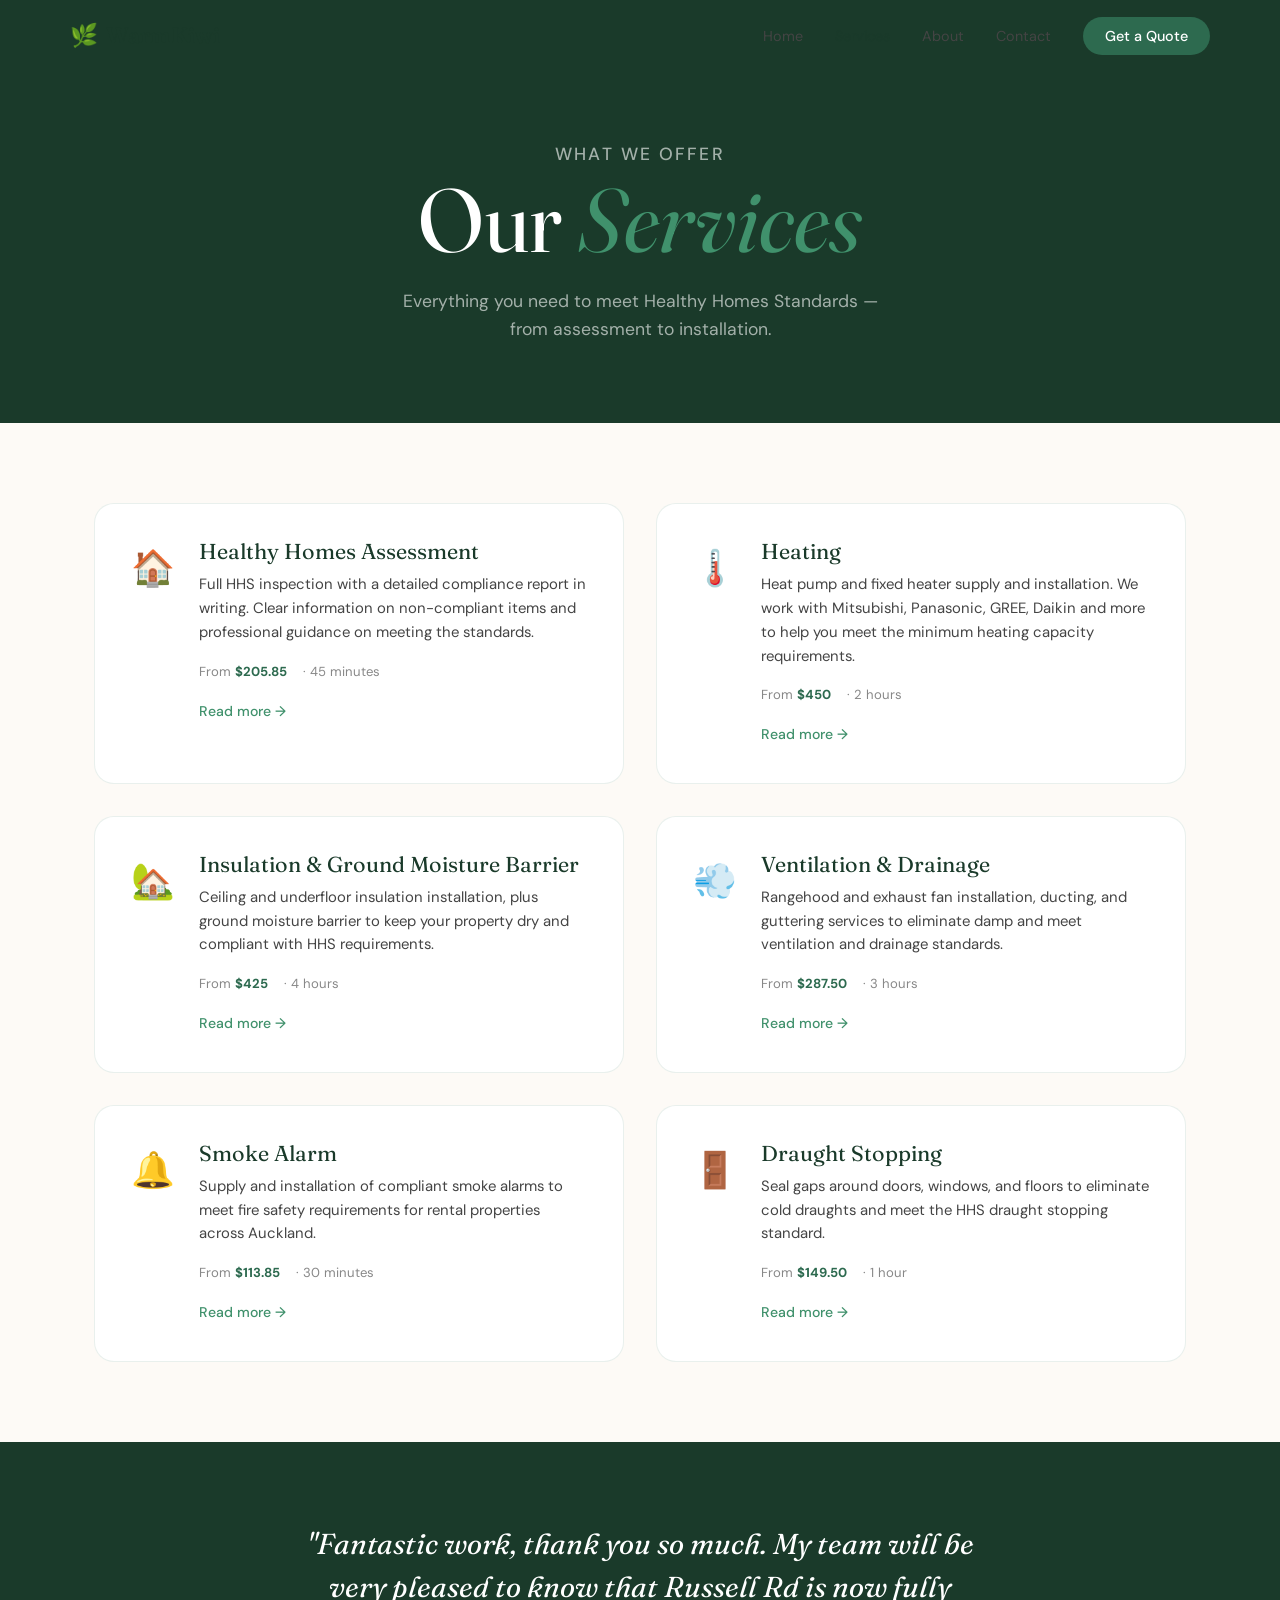
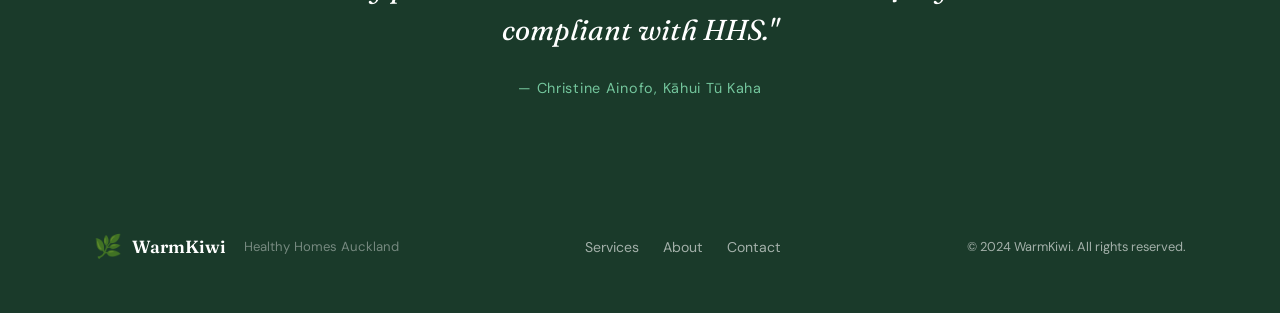
==== services.html @ 52bc6af1 "Add files via upload" ====
<!DOCTYPE html>
<html lang="en">
<head>
  <meta charset="UTF-8" />
  <meta name="viewport" content="width=device-width, initial-scale=1.0" />
  <title>Services — WarmKiwi</title>
  <link rel="stylesheet" href="css/style.css" />
  <link rel="preconnect" href="https://fonts.googleapis.com">
  <link href="https://fonts.googleapis.com/css2?family=Fraunces:ital,wght@0,300;0,400;0,600;1,300&family=DM+Sans:wght@300;400;500&display=swap" rel="stylesheet">
</head>
<body>

  <nav class="nav scrolled" id="nav">
    <div class="nav-inner">
      <a href="index.html" class="logo">
        <span class="logo-leaf">🌿</span>
        <span class="logo-text">WarmKiwi</span>
      </a>
      <button class="nav-toggle" id="navToggle"><span></span><span></span><span></span></button>
      <ul class="nav-links" id="navLinks">
        <li><a href="index.html">Home</a></li>
        <li><a href="services.html" class="active">Services</a></li>
        <li><a href="index.html#about">About</a></li>
        <li><a href="index.html#contact">Contact</a></li>
        <li><a href="index.html#contact" class="nav-cta">Get a Quote</a></li>
      </ul>
    </div>
  </nav>

  <section class="services-page-hero">
    <p class="section-tag">What we offer</p>
    <h1>Our <em>Services</em></h1>
    <p>Everything you need to meet Healthy Homes Standards — from assessment to installation.</p>
  </section>

  <section class="services-list">
    <div class="services-list-grid">

      <div class="service-list-card">
        <div class="service-list-icon">🏠</div>
        <div class="service-list-info">
          <h3>Healthy Homes Assessment</h3>
          <p>Full HHS inspection with a detailed compliance report in writing. Clear information on non-compliant items and professional guidance on meeting the standards.</p>
          <div class="service-list-meta">
            <span>From <strong>$205.85</strong></span>
            <span>· 45 minutes</span>
          </div>
          <a href="services/healthy-homes.html">Read more →</a>
        </div>
      </div>

      <div class="service-list-card">
        <div class="service-list-icon">🌡️</div>
        <div class="service-list-info">
          <h3>Heating</h3>
          <p>Heat pump and fixed heater supply and installation. We work with Mitsubishi, Panasonic, GREE, Daikin and more to help you meet the minimum heating capacity requirements.</p>
          <div class="service-list-meta">
            <span>From <strong>$450</strong></span>
            <span>· 2 hours</span>
          </div>
          <a href="services/heating.html">Read more →</a>
        </div>
      </div>

      <div class="service-list-card">
        <div class="service-list-icon">🏡</div>
        <div class="service-list-info">
          <h3>Insulation & Ground Moisture Barrier</h3>
          <p>Ceiling and underfloor insulation installation, plus ground moisture barrier to keep your property dry and compliant with HHS requirements.</p>
          <div class="service-list-meta">
            <span>From <strong>$425</strong></span>
            <span>· 4 hours</span>
          </div>
          <a href="services/insulation.html">Read more →</a>
        </div>
      </div>

      <div class="service-list-card">
        <div class="service-list-icon">💨</div>
        <div class="service-list-info">
          <h3>Ventilation & Drainage</h3>
          <p>Rangehood and exhaust fan installation, ducting, and guttering services to eliminate damp and meet ventilation and drainage standards.</p>
          <div class="service-list-meta">
            <span>From <strong>$287.50</strong></span>
            <span>· 3 hours</span>
          </div>
          <a href="services/ventilation.html">Read more →</a>
        </div>
      </div>

      <div class="service-list-card">
        <div class="service-list-icon">🔔</div>
        <div class="service-list-info">
          <h3>Smoke Alarm</h3>
          <p>Supply and installation of compliant smoke alarms to meet fire safety requirements for rental properties across Auckland.</p>
          <div class="service-list-meta">
            <span>From <strong>$113.85</strong></span>
            <span>· 30 minutes</span>
          </div>
          <a href="services/smoke-alarm.html">Read more →</a>
        </div>
      </div>

      <div class="service-list-card">
        <div class="service-list-icon">🚪</div>
        <div class="service-list-info">
          <h3>Draught Stopping</h3>
          <p>Seal gaps around doors, windows, and floors to eliminate cold draughts and meet the HHS draught stopping standard.</p>
          <div class="service-list-meta">
            <span>From <strong>$149.50</strong></span>
            <span>· 1 hour</span>
          </div>
          <a href="services/draught-stopping.html">Read more →</a>
        </div>
      </div>

    </div>
  </section>

  <section class="testimonial-section">
    <div class="container">
      <blockquote class="testimonial">
        <p>"Fantastic work, thank you so much. My team will be very pleased to know that Russell Rd is now fully compliant with HHS."</p>
        <cite>— Christine Ainofo, Kāhui Tū Kaha</cite>
      </blockquote>
    </div>
  </section>

  <footer class="footer">
    <div class="container footer-inner">
      <div class="footer-brand">
        <span class="logo-leaf">🌿</span>
        <span class="logo-text">WarmKiwi</span>
        <p>Healthy Homes Auckland</p>
      </div>
      <div class="footer-links">
        <a href="services.html">Services</a>
        <a href="index.html#about">About</a>
        <a href="index.html#contact">Contact</a>
      </div>
      <p class="footer-copy">© 2024 WarmKiwi. All rights reserved.</p>
    </div>
  </footer>

  <script src="js/main.js"></script>
</body>
</html>
---- css/style.css ----
/* =====================
   CSS VARIABLES
   ===================== */
:root {
  --green-dark: #1a3a2a;
  --green-mid: #2d6a4f;
  --green-bright: #40916c;
  --green-light: #74c69d;
  --green-pale: #d8f3dc;
  --cream: #f8f4ee;
  --warm-white: #fdfaf6;
  --text-dark: #1a1a1a;
  --text-mid: #444;
  --text-light: #888;
  --accent: #e76f51;
  --font-display: 'Fraunces', Georgia, serif;
  --font-body: 'DM Sans', sans-serif;
  --radius: 12px;
  --radius-lg: 20px;
  --shadow: 0 4px 24px rgba(26,58,42,0.10);
  --shadow-lg: 0 12px 48px rgba(26,58,42,0.14);
  --transition: 0.3s cubic-bezier(0.4, 0, 0.2, 1);
}

/* =====================
   RESET & BASE
   ===================== */
*, *::before, *::after { box-sizing: border-box; margin: 0; padding: 0; }

html { scroll-behavior: smooth; font-size: 16px; }

body {
  font-family: var(--font-body);
  color: var(--text-dark);
  background: var(--warm-white);
  line-height: 1.6;
  overflow-x: hidden;
}

a { color: inherit; text-decoration: none; }
img { max-width: 100%; display: block; }
ul { list-style: none; }

.container {
  max-width: 1140px;
  margin: 0 auto;
  padding: 0 24px;
}

/* =====================
   TYPOGRAPHY
   ===================== */
h1, h2, h3 {
  font-family: var(--font-display);
  font-weight: 400;
  line-height: 1.15;
}

h1 { font-size: clamp(3rem, 7vw, 6rem); }
h2 { font-size: clamp(2rem, 4vw, 3rem); }
h3 { font-size: 1.35rem; }

em { font-style: italic; color: var(--green-bright); }

.section-tag {
  font-size: 0.78rem;
  font-weight: 500;
  letter-spacing: 0.12em;
  text-transform: uppercase;
  color: var(--green-bright);
  margin-bottom: 12px;
  display: block;
}

.section-header {
  text-align: center;
  max-width: 600px;
  margin: 0 auto 64px;
}

.section-sub {
  color: var(--text-mid);
  font-size: 1.05rem;
  margin-top: 12px;
}

/* =====================
   BUTTONS
   ===================== */
.btn {
  display: inline-flex;
  align-items: center;
  gap: 8px;
  padding: 14px 28px;
  border-radius: 100px;
  font-family: var(--font-body);
  font-size: 0.95rem;
  font-weight: 500;
  cursor: pointer;
  border: none;
  transition: var(--transition);
  white-space: nowrap;
}

.btn-primary {
  background: var(--green-mid);
  color: white;
}
.btn-primary:hover {
  background: var(--green-dark);
  transform: translateY(-2px);
  box-shadow: var(--shadow);
}

.btn-outline {
  background: transparent;
  color: white;
  border: 1.5px solid rgba(255,255,255,0.6);
}
.btn-outline:hover {
  background: rgba(255,255,255,0.15);
  border-color: white;
}

.btn.full-width { width: 100%; justify-content: center; }

/* =====================
   NAV
   ===================== */
.nav {
  position: fixed;
  top: 0; left: 0; right: 0;
  z-index: 100;
  padding: 0 24px;
  transition: var(--transition);
}

.nav.scrolled {
  background: rgba(253,250,246,0.96);
  backdrop-filter: blur(12px);
  box-shadow: 0 1px 0 rgba(0,0,0,0.08);
}

.nav-inner {
  max-width: 1140px;
  margin: 0 auto;
  display: flex;
  align-items: center;
  justify-content: space-between;
  height: 72px;
}

.logo {
  display: flex;
  align-items: center;
  gap: 8px;
}

.logo-leaf { font-size: 1.4rem; }
.logo-text {
  font-family: var(--font-display);
  font-size: 1.35rem;
  font-weight: 600;
  color: var(--green-dark);
}

.nav-links {
  display: flex;
  align-items: center;
  gap: 32px;
}

.nav-links a {
  font-size: 0.9rem;
  font-weight: 400;
  color: var(--text-mid);
  transition: color var(--transition);
}

.nav-links a:hover,
.nav-links a.active { color: var(--green-dark); }

.nav-cta {
  background: var(--green-mid) !important;
  color: white !important;
  padding: 10px 22px;
  border-radius: 100px;
  font-weight: 500 !important;
}
.nav-cta:hover { background: var(--green-dark) !important; }

.nav-toggle {
  display: none;
  flex-direction: column;
  gap: 5px;
  background: none;
  border: none;
  cursor: pointer;
  padding: 4px;
}
.nav-toggle span {
  display: block;
  width: 24px; height: 2px;
  background: var(--green-dark);
  border-radius: 2px;
  transition: var(--transition);
}

/* =====================
   HERO
   ===================== */
.hero {
  min-height: 100vh;
  background: var(--green-dark);
  display: flex;
  flex-direction: column;
  justify-content: center;
  padding: 120px 24px 80px;
  position: relative;
  overflow: hidden;
}

.hero-bg {
  position: absolute;
  inset: 0;
  background:
    radial-gradient(ellipse 80% 60% at 80% 50%, rgba(64,145,108,0.25) 0%, transparent 70%),
    radial-gradient(ellipse 50% 80% at 10% 80%, rgba(116,198,157,0.10) 0%, transparent 60%);
  pointer-events: none;
}

.hero::before {
  content: '';
  position: absolute;
  top: -20%; right: -10%;
  width: 600px; height: 600px;
  border-radius: 50%;
  border: 1px solid rgba(116,198,157,0.12);
  pointer-events: none;
}

.hero::after {
  content: '';
  position: absolute;
  top: 5%; right: 5%;
  width: 300px; height: 300px;
  border-radius: 50%;
  border: 1px solid rgba(116,198,157,0.08);
  pointer-events: none;
}

.hero-content {
  max-width: 1140px;
  margin: 0 auto;
  width: 100%;
}

.hero-eyebrow {
  font-size: 0.8rem;
  letter-spacing: 0.14em;
  text-transform: uppercase;
  color: var(--green-light);
  margin-bottom: 20px;
  opacity: 0;
  animation: fadeUp 0.7s 0.1s forwards;
}

.hero-title {
  color: white;
  margin-bottom: 24px;
  opacity: 0;
  animation: fadeUp 0.7s 0.2s forwards;
}

.hero-sub {
  color: rgba(255,255,255,0.65);
  font-size: 1.1rem;
  max-width: 480px;
  margin-bottom: 40px;
  opacity: 0;
  animation: fadeUp 0.7s 0.35s forwards;
}

.hero-actions {
  display: flex;
  gap: 16px;
  flex-wrap: wrap;
  opacity: 0;
  animation: fadeUp 0.7s 0.45s forwards;
}

.hero-badges {
  max-width: 1140px;
  margin: 64px auto 0;
  display: flex;
  gap: 24px;
  flex-wrap: wrap;
  opacity: 0;
  animation: fadeUp 0.7s 0.6s forwards;
}

.badge {
  display: flex;
  align-items: center;
  gap: 10px;
  color: rgba(255,255,255,0.7);
  font-size: 0.88rem;
}

.badge-icon {
  color: var(--green-light);
  font-weight: 600;
}

@keyframes fadeUp {
  from { opacity: 0; transform: translateY(20px); }
  to   { opacity: 1; transform: translateY(0); }
}

/* =====================
   SERVICES SECTION
   ===================== */
.services-section {
  padding: 100px 0;
  background: var(--warm-white);
}

.services-grid {
  display: grid;
  grid-template-columns: repeat(3, 1fr);
  gap: 24px;
}

.service-card {
  background: white;
  border: 1px solid rgba(45,106,79,0.10);
  border-radius: var(--radius-lg);
  padding: 32px 28px;
  display: flex;
  flex-direction: column;
  gap: 12px;
  transition: var(--transition);
  position: relative;
  overflow: hidden;
}

.service-card::before {
  content: '';
  position: absolute;
  bottom: 0; left: 0; right: 0;
  height: 3px;
  background: linear-gradient(90deg, var(--green-bright), var(--green-light));
  transform: scaleX(0);
  transition: var(--transition);
}

.service-card:hover {
  transform: translateY(-4px);
  box-shadow: var(--shadow-lg);
  border-color: rgba(45,106,79,0.2);
}
.service-card:hover::before { transform: scaleX(1); }

.service-icon { font-size: 2rem; }

.service-card h3 {
  font-size: 1.15rem;
  color: var(--green-dark);
}

.service-card p {
  color: var(--text-mid);
  font-size: 0.9rem;
  flex: 1;
}

.service-arrow {
  font-size: 1.1rem;
  color: var(--green-bright);
  transition: transform var(--transition);
}
.service-card:hover .service-arrow { transform: translateX(4px); }

/* =====================
   ABOUT SECTION
   ===================== */
.about-section {
  padding: 100px 0;
  background: var(--green-pale);
}

.about-grid {
  display: grid;
  grid-template-columns: 1fr 1fr;
  gap: 80px;
  align-items: center;
}

.about-card-stack {
  display: flex;
  flex-direction: column;
  gap: 16px;
}

.about-stat {
  background: white;
  border-radius: var(--radius-lg);
  padding: 28px 32px;
  box-shadow: var(--shadow);
}

.about-stat.accent {
  background: var(--green-mid);
  color: white;
}

.stat-num {
  display: block;
  font-family: var(--font-display);
  font-size: 2.8rem;
  font-weight: 300;
  color: var(--green-mid);
  line-height: 1;
}

.about-stat.accent .stat-num { color: white; }

.stat-label {
  font-size: 0.85rem;
  color: var(--text-light);
  margin-top: 4px;
  display: block;
}

.about-stat.accent .stat-label { color: rgba(255,255,255,0.75); }

.about-text h2 { margin-bottom: 20px; }
.about-text p {
  color: var(--text-mid);
  margin-bottom: 16px;
  font-size: 1rem;
}
.about-text .btn { margin-top: 8px; }

/* =====================
   TESTIMONIAL
   ===================== */
.testimonial-section {
  padding: 80px 0;
  background: var(--green-dark);
}

.testimonial {
  text-align: center;
  max-width: 700px;
  margin: 0 auto;
}

.testimonial p {
  font-family: var(--font-display);
  font-size: clamp(1.3rem, 3vw, 1.8rem);
  font-style: italic;
  color: white;
  line-height: 1.5;
  margin-bottom: 24px;
}

.testimonial cite {
  color: var(--green-light);
  font-size: 0.9rem;
  font-style: normal;
  letter-spacing: 0.05em;
}

/* =====================
   CLIENTS
   ===================== */
.clients-section {
  padding: 60px 0;
  background: var(--cream);
  text-align: center;
}

.clients-label {
  font-size: 0.78rem;
  text-transform: uppercase;
  letter-spacing: 0.12em;
  color: var(--text-light);
  margin-bottom: 32px;
}

.clients-logos {
  display: flex;
  justify-content: center;
  align-items: center;
  gap: 40px;
  flex-wrap: wrap;
}

.client-placeholder {
  font-family: var(--font-display);
  font-size: 1rem;
  color: var(--text-light);
  padding: 12px 24px;
  border: 1px solid rgba(0,0,0,0.1);
  border-radius: 8px;
  opacity: 0.6;
}

/* =====================
   CONTACT
   ===================== */
.contact-section {
  padding: 100px 0;
  background: var(--warm-white);
}

.contact-grid {
  display: grid;
  grid-template-columns: 1fr 1fr;
  gap: 80px;
  align-items: start;
}

.contact-info h2 { margin-bottom: 16px; }
.contact-info > p { color: var(--text-mid); margin-bottom: 40px; }

.contact-details { display: flex; flex-direction: column; gap: 16px; }

.contact-item {
  display: flex;
  align-items: center;
  gap: 12px;
}

.contact-icon {
  width: 36px; height: 36px;
  background: var(--green-pale);
  border-radius: 50%;
  display: flex;
  align-items: center;
  justify-content: center;
  font-size: 0.95rem;
  flex-shrink: 0;
}

.contact-item a {
  color: var(--green-mid);
  font-weight: 500;
}
.contact-item a:hover { color: var(--green-dark); }

/* Form */
.contact-form {
  background: white;
  border: 1px solid rgba(45,106,79,0.1);
  border-radius: var(--radius-lg);
  padding: 40px;
  box-shadow: var(--shadow);
}

.form-row { display: grid; grid-template-columns: 1fr 1fr; gap: 16px; }

.form-group {
  display: flex;
  flex-direction: column;
  gap: 6px;
  margin-bottom: 16px;
}

.form-group label {
  font-size: 0.83rem;
  font-weight: 500;
  color: var(--text-dark);
}

.form-group input,
.form-group textarea {
  padding: 12px 14px;
  border: 1.5px solid rgba(0,0,0,0.1);
  border-radius: 8px;
  font-family: var(--font-body);
  font-size: 0.95rem;
  color: var(--text-dark);
  background: var(--warm-white);
  transition: border-color var(--transition);
  outline: none;
}

.form-group input:focus,
.form-group textarea:focus {
  border-color: var(--green-bright);
}

.form-group textarea { resize: vertical; min-height: 100px; }

.form-success {
  display: none;
  text-align: center;
  color: var(--green-mid);
  font-weight: 500;
  margin-top: 12px;
}

/* =====================
   FOOTER
   ===================== */
.footer {
  background: var(--green-dark);
  padding: 48px 24px;
  color: rgba(255,255,255,0.6);
}

.footer-inner {
  display: flex;
  align-items: center;
  justify-content: space-between;
  flex-wrap: wrap;
  gap: 24px;
}

.footer-brand {
  display: flex;
  align-items: center;
  gap: 10px;
}

.footer-brand .logo-text { color: white; font-size: 1.1rem; }
.footer-brand p { font-size: 0.82rem; color: rgba(255,255,255,0.4); margin-left: 8px; }

.footer-links {
  display: flex;
  gap: 24px;
}

.footer-links a {
  font-size: 0.88rem;
  transition: color var(--transition);
}
.footer-links a:hover { color: white; }

.footer-copy { font-size: 0.8rem; }

/* =====================
   SERVICE DETAIL PAGE
   ===================== */
.service-hero {
  padding: 140px 24px 80px;
  background: var(--green-dark);
  color: white;
}

.service-hero-inner {
  max-width: 1140px;
  margin: 0 auto;
}

.back-link {
  display: inline-flex;
  align-items: center;
  gap: 6px;
  color: var(--green-light);
  font-size: 0.88rem;
  margin-bottom: 32px;
  transition: gap var(--transition);
}
.back-link:hover { gap: 10px; }

.service-hero h1 {
  font-size: clamp(2.5rem, 5vw, 4rem);
  margin-bottom: 16px;
}

.service-meta {
  display: flex;
  gap: 24px;
  color: rgba(255,255,255,0.6);
  font-size: 0.9rem;
  margin-bottom: 28px;
}

.service-meta span {
  display: flex;
  align-items: center;
  gap: 6px;
}

.service-body {
  padding: 80px 0;
}

.service-content {
  max-width: 1140px;
  margin: 0 auto;
  padding: 0 24px;
  display: grid;
  grid-template-columns: 2fr 1fr;
  gap: 64px;
}

.service-text h2 {
  font-size: 1.6rem;
  margin-top: 40px;
  margin-bottom: 16px;
  color: var(--green-dark);
}

.service-text h2:first-child { margin-top: 0; }

.service-text p {
  color: var(--text-mid);
  margin-bottom: 16px;
  line-height: 1.75;
}

.service-text ul {
  list-style: none;
  margin: 16px 0;
}

.service-text ul li {
  padding: 6px 0;
  padding-left: 20px;
  color: var(--text-mid);
  position: relative;
}

.service-text ul li::before {
  content: '→';
  position: absolute;
  left: 0;
  color: var(--green-bright);
  font-size: 0.85rem;
}

.service-sidebar { position: sticky; top: 100px; }

.sidebar-card {
  background: var(--green-dark);
  color: white;
  border-radius: var(--radius-lg);
  padding: 32px;
}

.sidebar-card h3 {
  font-size: 1.2rem;
  margin-bottom: 16px;
  color: white;
}

.sidebar-card p {
  color: rgba(255,255,255,0.65);
  font-size: 0.9rem;
  margin-bottom: 24px;
}

.sidebar-card .btn-primary {
  background: var(--green-bright);
  width: 100%;
  justify-content: center;
}

.sidebar-price {
  font-family: var(--font-display);
  font-size: 1.8rem;
  color: var(--green-light);
  margin-bottom: 4px;
}

.sidebar-duration {
  font-size: 0.85rem;
  color: rgba(255,255,255,0.45);
  margin-bottom: 20px;
}

/* =====================
   SERVICES LIST PAGE
   ===================== */
.services-page-hero {
  padding: 140px 24px 80px;
  background: var(--green-dark);
  text-align: center;
}

.services-page-hero h1 { color: white; margin-bottom: 16px; }
.services-page-hero p { color: rgba(255,255,255,0.6); font-size: 1.1rem; max-width: 500px; margin: 0 auto; }

.services-list {
  padding: 80px 0;
  background: var(--warm-white);
}

.services-list-grid {
  max-width: 1140px;
  margin: 0 auto;
  padding: 0 24px;
  display: grid;
  grid-template-columns: repeat(2, 1fr);
  gap: 32px;
}

.service-list-card {
  background: white;
  border: 1px solid rgba(45,106,79,0.1);
  border-radius: var(--radius-lg);
  padding: 36px;
  display: flex;
  gap: 24px;
  transition: var(--transition);
}

.service-list-card:hover {
  transform: translateY(-3px);
  box-shadow: var(--shadow-lg);
}

.service-list-icon {
  font-size: 2.2rem;
  flex-shrink: 0;
}

.service-list-info h3 {
  color: var(--green-dark);
  margin-bottom: 8px;
}

.service-list-info p {
  color: var(--text-mid);
  font-size: 0.93rem;
  margin-bottom: 16px;
}

.service-list-meta {
  display: flex;
  gap: 16px;
  font-size: 0.82rem;
  color: var(--text-light);
  margin-bottom: 16px;
}

.service-list-meta strong { color: var(--green-mid); }

.service-list-card a {
  font-size: 0.88rem;
  color: var(--green-bright);
  font-weight: 500;
  display: inline-flex;
  align-items: center;
  gap: 4px;
  transition: gap var(--transition);
}
.service-list-card a:hover { gap: 8px; }

/* =====================
   RESPONSIVE
   ===================== */
@media (max-width: 900px) {
  .services-grid { grid-template-columns: repeat(2, 1fr); }
  .about-grid,
  .contact-grid { grid-template-columns: 1fr; gap: 48px; }
  .service-content { grid-template-columns: 1fr; }
  .service-sidebar { position: static; }
  .services-list-grid { grid-template-columns: 1fr; }
}

@media (max-width: 640px) {
  .services-grid { grid-template-columns: 1fr; }
  .nav-links {
    display: none;
    position: fixed;
    inset: 72px 0 0;
    background: var(--warm-white);
    flex-direction: column;
    align-items: center;
    justify-content: center;
    gap: 40px;
    z-index: 99;
  }
  .nav-links.open { display: flex; }
  .nav-toggle { display: flex; }
  .form-row { grid-template-columns: 1fr; }
  .footer-inner { flex-direction: column; text-align: center; }
  .hero-actions { flex-direction: column; align-items: flex-start; }
}
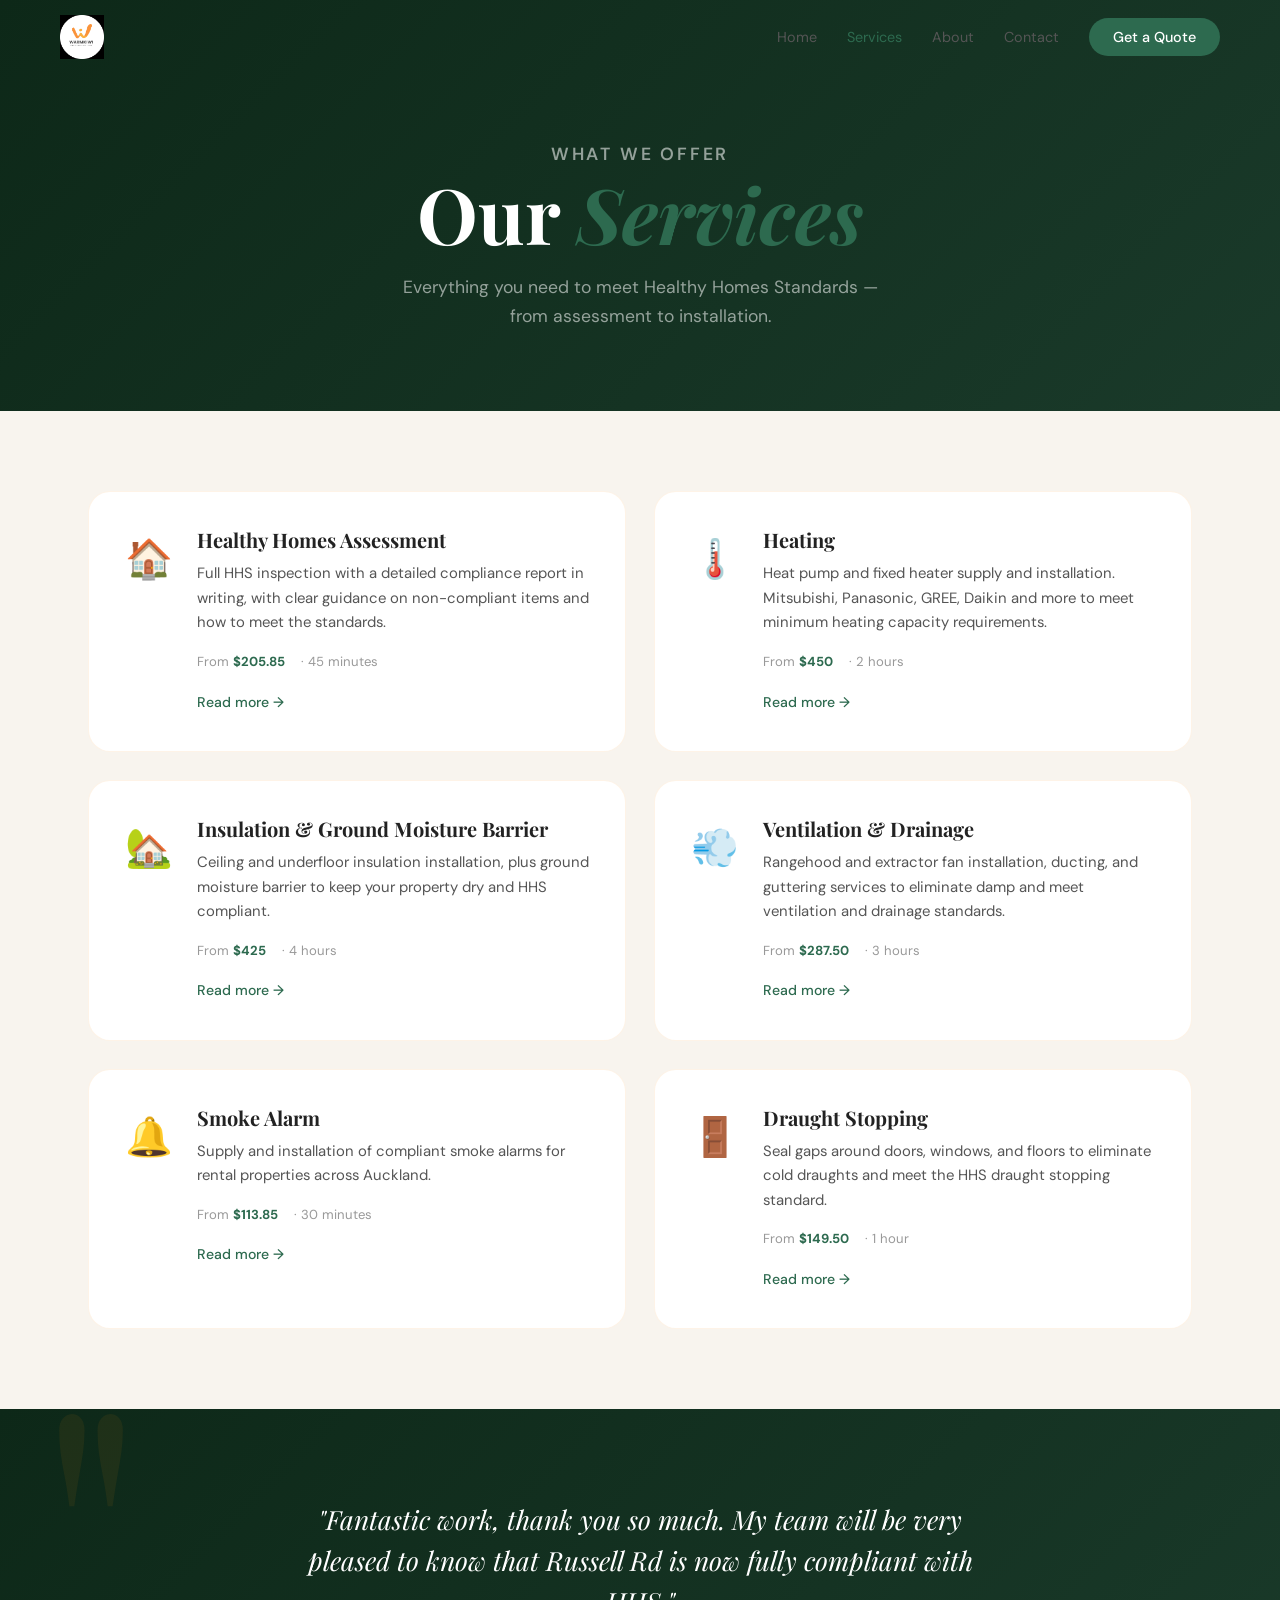
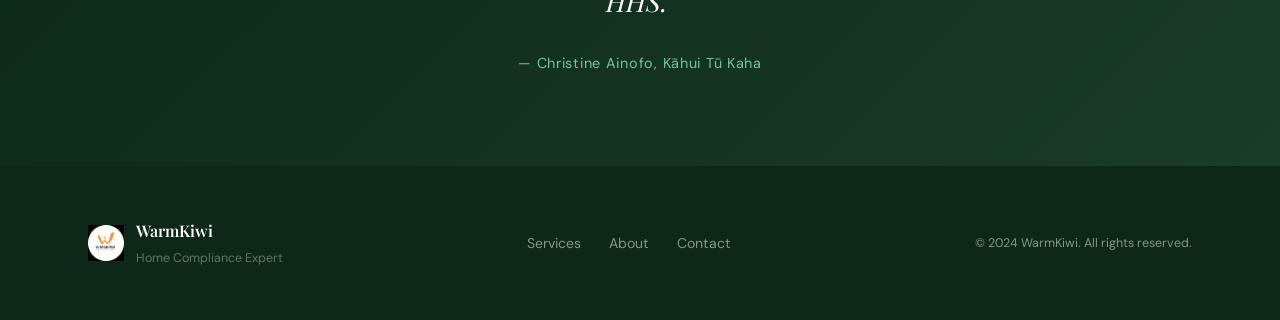
==== commit 6968da56: "Add files via upload" ====
--- a/services.html
+++ b/services.html
@@ -6,16 +6,12 @@
   <title>Services — WarmKiwi</title>
   <link rel="stylesheet" href="css/style.css" />
   <link rel="preconnect" href="https://fonts.googleapis.com">
-  <link href="https://fonts.googleapis.com/css2?family=Fraunces:ital,wght@0,300;0,400;0,600;1,300&family=DM+Sans:wght@300;400;500&display=swap" rel="stylesheet">
+  <link href="https://fonts.googleapis.com/css2?family=Playfair+Display:ital,wght@0,700;1,400&family=DM+Sans:wght@300;400;500&display=swap" rel="stylesheet">
 </head>
 <body>
-
   <nav class="nav scrolled" id="nav">
     <div class="nav-inner">
-      <a href="index.html" class="logo">
-        <span class="logo-leaf">🌿</span>
-        <span class="logo-text">WarmKiwi</span>
-      </a>
+      <a href="index.html" class="logo"><img src="logo.png" alt="WarmKiwi" /></a>
       <button class="nav-toggle" id="navToggle"><span></span><span></span><span></span></button>
       <ul class="nav-links" id="navLinks">
         <li><a href="index.html">Home</a></li>
@@ -35,85 +31,60 @@
 
   <section class="services-list">
     <div class="services-list-grid">
-
       <div class="service-list-card">
         <div class="service-list-icon">🏠</div>
         <div class="service-list-info">
           <h3>Healthy Homes Assessment</h3>
-          <p>Full HHS inspection with a detailed compliance report in writing. Clear information on non-compliant items and professional guidance on meeting the standards.</p>
-          <div class="service-list-meta">
-            <span>From <strong>$205.85</strong></span>
-            <span>· 45 minutes</span>
-          </div>
+          <p>Full HHS inspection with a detailed compliance report in writing, with clear guidance on non-compliant items and how to meet the standards.</p>
+          <div class="service-list-meta"><span>From <strong>$205.85</strong></span><span>· 45 minutes</span></div>
           <a href="services/healthy-homes.html">Read more →</a>
         </div>
       </div>
-
       <div class="service-list-card">
         <div class="service-list-icon">🌡️</div>
         <div class="service-list-info">
           <h3>Heating</h3>
-          <p>Heat pump and fixed heater supply and installation. We work with Mitsubishi, Panasonic, GREE, Daikin and more to help you meet the minimum heating capacity requirements.</p>
-          <div class="service-list-meta">
-            <span>From <strong>$450</strong></span>
-            <span>· 2 hours</span>
-          </div>
+          <p>Heat pump and fixed heater supply and installation. Mitsubishi, Panasonic, GREE, Daikin and more to meet minimum heating capacity requirements.</p>
+          <div class="service-list-meta"><span>From <strong>$450</strong></span><span>· 2 hours</span></div>
           <a href="services/heating.html">Read more →</a>
         </div>
       </div>
-
       <div class="service-list-card">
         <div class="service-list-icon">🏡</div>
         <div class="service-list-info">
           <h3>Insulation & Ground Moisture Barrier</h3>
-          <p>Ceiling and underfloor insulation installation, plus ground moisture barrier to keep your property dry and compliant with HHS requirements.</p>
-          <div class="service-list-meta">
-            <span>From <strong>$425</strong></span>
-            <span>· 4 hours</span>
-          </div>
+          <p>Ceiling and underfloor insulation installation, plus ground moisture barrier to keep your property dry and HHS compliant.</p>
+          <div class="service-list-meta"><span>From <strong>$425</strong></span><span>· 4 hours</span></div>
           <a href="services/insulation.html">Read more →</a>
         </div>
       </div>
-
       <div class="service-list-card">
         <div class="service-list-icon">💨</div>
         <div class="service-list-info">
           <h3>Ventilation & Drainage</h3>
-          <p>Rangehood and exhaust fan installation, ducting, and guttering services to eliminate damp and meet ventilation and drainage standards.</p>
-          <div class="service-list-meta">
-            <span>From <strong>$287.50</strong></span>
-            <span>· 3 hours</span>
-          </div>
+          <p>Rangehood and extractor fan installation, ducting, and guttering services to eliminate damp and meet ventilation and drainage standards.</p>
+          <div class="service-list-meta"><span>From <strong>$287.50</strong></span><span>· 3 hours</span></div>
           <a href="services/ventilation.html">Read more →</a>
         </div>
       </div>
-
       <div class="service-list-card">
         <div class="service-list-icon">🔔</div>
         <div class="service-list-info">
           <h3>Smoke Alarm</h3>
-          <p>Supply and installation of compliant smoke alarms to meet fire safety requirements for rental properties across Auckland.</p>
-          <div class="service-list-meta">
-            <span>From <strong>$113.85</strong></span>
-            <span>· 30 minutes</span>
-          </div>
+          <p>Supply and installation of compliant smoke alarms for rental properties across Auckland.</p>
+          <div class="service-list-meta"><span>From <strong>$113.85</strong></span><span>· 30 minutes</span></div>
           <a href="services/smoke-alarm.html">Read more →</a>
         </div>
       </div>
-
       <div class="service-list-card">
         <div class="service-list-icon">🚪</div>
         <div class="service-list-info">
           <h3>Draught Stopping</h3>
           <p>Seal gaps around doors, windows, and floors to eliminate cold draughts and meet the HHS draught stopping standard.</p>
-          <div class="service-list-meta">
-            <span>From <strong>$149.50</strong></span>
-            <span>· 1 hour</span>
-          </div>
+          <div class="service-list-meta"><span>From <strong>$149.50</strong></span><span>· 1 hour</span></div>
           <a href="services/draught-stopping.html">Read more →</a>
         </div>
       </div>
-
     </div>
   </section>
 
@@ -129,9 +100,8 @@
   <footer class="footer">
     <div class="container footer-inner">
       <div class="footer-brand">
-        <span class="logo-leaf">🌿</span>
-        <span class="logo-text">WarmKiwi</span>
-        <p>Healthy Homes Auckland</p>
+        <img src="logo.png" alt="WarmKiwi" />
+        <div class="footer-brand-text"><span>WarmKiwi</span><p>Home Compliance Expert</p></div>
       </div>
       <div class="footer-links">
         <a href="services.html">Services</a>
@@ -141,7 +111,6 @@
       <p class="footer-copy">© 2024 WarmKiwi. All rights reserved.</p>
     </div>
   </footer>
-
   <script src="js/main.js"></script>
 </body>
 </html>
--- a/css/style.css
+++ b/css/style.css
@@ -2,883 +2,255 @@
    CSS VARIABLES
    ===================== */
 :root {
-  --green-dark: #1a3a2a;
-  --green-mid: #2d6a4f;
-  --green-bright: #40916c;
-  --green-light: #74c69d;
-  --green-pale: #d8f3dc;
-  --cream: #f8f4ee;
-  --warm-white: #fdfaf6;
-  --text-dark: #1a1a1a;
-  --text-mid: #444;
-  --text-light: #888;
-  --accent: #e76f51;
-  --font-display: 'Fraunces', Georgia, serif;
-  --font-body: 'DM Sans', sans-serif;
-  --radius: 12px;
-  --radius-lg: 20px;
-  --shadow: 0 4px 24px rgba(26,58,42,0.10);
-  --shadow-lg: 0 12px 48px rgba(26,58,42,0.14);
-  --transition: 0.3s cubic-bezier(0.4, 0, 0.2, 1);
-}
-
-/* =====================
-   RESET & BASE
-   ===================== */
+  --orange:        #2d6a4f;
+  --orange-dark:   #1a3a2a;
+  --orange-light:  #74c69d;
+  --orange-pale:   #d8f3dc;
+  --warm-white:    #f8f4ee;
+  --cream:         #eef7f1;
+  --charcoal:      #3D3D3D;
+  --text-dark:     #222222;
+  --text-mid:      #555555;
+  --text-light:    #999999;
+  --white:         #FFFFFF;
+  --shadow-sm:     0 2px 12px rgba(45,106,79,0.10);
+  --shadow:        0 6px 28px rgba(45,106,79,0.14);
+  --shadow-lg:     0 16px 56px rgba(45,106,79,0.18);
+  --radius:        14px;
+  --radius-lg:     22px;
+  --font-display:  'Playfair Display', Georgia, serif;
+  --font-body:     'DM Sans', sans-serif;
+  --transition:    0.3s cubic-bezier(0.4, 0, 0.2, 1);
+}
+
 *, *::before, *::after { box-sizing: border-box; margin: 0; padding: 0; }
-
 html { scroll-behavior: smooth; font-size: 16px; }
-
-body {
-  font-family: var(--font-body);
-  color: var(--text-dark);
-  background: var(--warm-white);
-  line-height: 1.6;
-  overflow-x: hidden;
-}
-
+body { font-family: var(--font-body); color: var(--text-dark); background: var(--warm-white); line-height: 1.65; overflow-x: hidden; }
 a { color: inherit; text-decoration: none; }
 img { max-width: 100%; display: block; }
 ul { list-style: none; }
-
-.container {
-  max-width: 1140px;
+.container { max-width: 1160px; margin: 0 auto; padding: 0 28px; }
+
+h1, h2, h3 { font-family: var(--font-display); font-weight: 700; line-height: 1.15; }
+h1 { font-size: clamp(2.6rem, 6vw, 5rem); }
+h2 { font-size: clamp(1.9rem, 3.5vw, 2.8rem); }
+h3 { font-size: 1.25rem; }
+em { font-style: italic; color: var(--orange); }
+
+.section-tag { font-size: 0.75rem; font-weight: 600; letter-spacing: 0.16em; text-transform: uppercase; color: var(--orange); margin-bottom: 10px; display: block; }
+.section-header { text-align: center; max-width: 620px; margin: 0 auto 64px; }
+.section-sub { color: var(--text-mid); font-size: 1.05rem; margin-top: 14px; }
+
+.btn { display: inline-flex; align-items: center; gap: 8px; padding: 14px 30px; border-radius: 100px; font-family: var(--font-body); font-size: 0.95rem; font-weight: 500; cursor: pointer; border: none; transition: var(--transition); white-space: nowrap; }
+.btn-primary { background: var(--orange); color: white; }
+.btn-primary:hover { background: var(--orange-dark); transform: translateY(-2px); box-shadow: var(--shadow); }
+.btn-outline { background: transparent; color: white; border: 2px solid rgba(255,255,255,0.55); }
+.btn-outline:hover { background: rgba(255,255,255,0.12); border-color: white; }
+.btn.full-width { width: 100%; justify-content: center; }
+
+/* NAV */
+.nav { position: fixed; top: 0; left: 0; right: 0; z-index: 100; padding: 0 28px; transition: var(--transition); }
+.nav.scrolled { background: rgba(255,253,249,0.97); backdrop-filter: blur(14px); box-shadow: 0 1px 0 rgba(0,0,0,0.07); }
+.nav-inner { max-width: 1160px; margin: 0 auto; display: flex; align-items: center; justify-content: space-between; height: 74px; }
+.logo { display: flex; align-items: center; gap: 10px; }
+.logo img { height: 44px; width: auto; }
+.nav-links { display: flex; align-items: center; gap: 30px; }
+.nav-links a { font-size: 0.9rem; font-weight: 400; color: var(--text-mid); transition: color var(--transition); }
+.nav-links a:hover, .nav-links a.active { color: var(--orange); }
+.nav-cta { background: var(--orange) !important; color: white !important; padding: 10px 24px; border-radius: 100px; font-weight: 500 !important; }
+.nav-cta:hover { background: var(--orange-dark) !important; }
+.nav-toggle { display: none; flex-direction: column; gap: 5px; background: none; border: none; cursor: pointer; padding: 4px; }
+.nav-toggle span { display: block; width: 24px; height: 2px; background: var(--charcoal); border-radius: 2px; }
+
+/* HERO */
+.hero { min-height: 100vh; background: linear-gradient(135deg, #0d2818 0%, #1a3a2a 55%, #1f4a34 100%); display: flex; flex-direction: column; justify-content: center; padding: 130px 28px 80px; position: relative; overflow: hidden; }
+.hero-inner { max-width: 1160px; margin: 0 auto; width: 100%; display: grid; grid-template-columns: 1fr 1fr; align-items: center; gap: 40px; position: relative; z-index: 1; }
+.hero-orb1 { position: absolute; top: -15%; right: -8%; width: 700px; height: 700px; border-radius: 50%; background: radial-gradient(circle, rgba(64,145,108,0.30) 0%, transparent 65%); pointer-events: none; animation: pulse 6s ease-in-out infinite; }
+.hero-orb2 { position: absolute; bottom: -20%; left: -8%; width: 500px; height: 500px; border-radius: 50%; background: radial-gradient(circle, rgba(116,198,157,0.14) 0%, transparent 65%); pointer-events: none; animation: pulse 8s ease-in-out 2s infinite; }
+@keyframes pulse { 0%,100%{transform:scale(1);opacity:1} 50%{transform:scale(1.08);opacity:0.8} }
+.hero-content { width: 100%; }
+.hero-eyebrow { font-size: 0.78rem; letter-spacing: 0.16em; text-transform: uppercase; color: var(--orange-light); margin-bottom: 20px; opacity: 0; animation: fadeUp 0.7s 0.1s forwards; }
+.hero-title { color: white; margin-bottom: 24px; opacity: 0; animation: fadeUp 0.7s 0.2s forwards; }
+.hero-sub { color: rgba(255,255,255,0.62); font-size: 1.1rem; max-width: 500px; margin-bottom: 40px; opacity: 0; animation: fadeUp 0.7s 0.35s forwards; }
+.hero-actions { display: flex; gap: 16px; flex-wrap: wrap; opacity: 0; animation: fadeUp 0.7s 0.45s forwards; }
+.hero-badges { max-width: 1160px; margin: 48px auto 0; padding: 0 28px; display: flex; gap: 28px; flex-wrap: wrap; opacity: 0; animation: fadeUp 0.7s 0.6s forwards; position: relative; z-index: 1; }
+.badge { display: flex; align-items: center; gap: 10px; color: rgba(255,255,255,0.65); font-size: 0.88rem; }
+.badge-icon { color: var(--orange-light); font-weight: 700; }
+@keyframes fadeUp { from{opacity:0;transform:translateY(22px)} to{opacity:1;transform:translateY(0)} }
+
+/* HERO HOUSE ANIMATION */
+.hero-house {
+  width: 100%;
+  max-width: 480px;
   margin: 0 auto;
-  padding: 0 24px;
-}
-
-/* =====================
-   TYPOGRAPHY
-   ===================== */
-h1, h2, h3 {
-  font-family: var(--font-display);
-  font-weight: 400;
-  line-height: 1.15;
-}
-
-h1 { font-size: clamp(3rem, 7vw, 6rem); }
-h2 { font-size: clamp(2rem, 4vw, 3rem); }
-h3 { font-size: 1.35rem; }
-
-em { font-style: italic; color: var(--green-bright); }
-
-.section-tag {
-  font-size: 0.78rem;
-  font-weight: 500;
-  letter-spacing: 0.12em;
-  text-transform: uppercase;
-  color: var(--green-bright);
-  margin-bottom: 12px;
-  display: block;
-}
-
-.section-header {
-  text-align: center;
-  max-width: 600px;
-  margin: 0 auto 64px;
-}
-
-.section-sub {
-  color: var(--text-mid);
-  font-size: 1.05rem;
-  margin-top: 12px;
-}
-
-/* =====================
-   BUTTONS
-   ===================== */
-.btn {
-  display: inline-flex;
-  align-items: center;
-  gap: 8px;
-  padding: 14px 28px;
-  border-radius: 100px;
-  font-family: var(--font-body);
-  font-size: 0.95rem;
-  font-weight: 500;
-  cursor: pointer;
-  border: none;
-  transition: var(--transition);
-  white-space: nowrap;
-}
-
-.btn-primary {
-  background: var(--green-mid);
-  color: white;
-}
-.btn-primary:hover {
-  background: var(--green-dark);
-  transform: translateY(-2px);
-  box-shadow: var(--shadow);
-}
-
-.btn-outline {
-  background: transparent;
-  color: white;
-  border: 1.5px solid rgba(255,255,255,0.6);
-}
-.btn-outline:hover {
-  background: rgba(255,255,255,0.15);
-  border-color: white;
-}
-
-.btn.full-width { width: 100%; justify-content: center; }
-
-/* =====================
-   NAV
-   ===================== */
-.nav {
-  position: fixed;
-  top: 0; left: 0; right: 0;
-  z-index: 100;
-  padding: 0 24px;
-  transition: var(--transition);
-}
-
-.nav.scrolled {
-  background: rgba(253,250,246,0.96);
-  backdrop-filter: blur(12px);
-  box-shadow: 0 1px 0 rgba(0,0,0,0.08);
-}
-
-.nav-inner {
-  max-width: 1140px;
-  margin: 0 auto;
-  display: flex;
-  align-items: center;
-  justify-content: space-between;
-  height: 72px;
-}
-
-.logo {
-  display: flex;
-  align-items: center;
-  gap: 8px;
-}
-
-.logo-leaf { font-size: 1.4rem; }
-.logo-text {
-  font-family: var(--font-display);
-  font-size: 1.35rem;
-  font-weight: 600;
-  color: var(--green-dark);
-}
-
-.nav-links {
-  display: flex;
-  align-items: center;
-  gap: 32px;
-}
-
-.nav-links a {
-  font-size: 0.9rem;
-  font-weight: 400;
-  color: var(--text-mid);
-  transition: color var(--transition);
-}
-
-.nav-links a:hover,
-.nav-links a.active { color: var(--green-dark); }
-
-.nav-cta {
-  background: var(--green-mid) !important;
-  color: white !important;
-  padding: 10px 22px;
-  border-radius: 100px;
-  font-weight: 500 !important;
-}
-.nav-cta:hover { background: var(--green-dark) !important; }
-
-.nav-toggle {
-  display: none;
-  flex-direction: column;
-  gap: 5px;
-  background: none;
-  border: none;
-  cursor: pointer;
-  padding: 4px;
-}
-.nav-toggle span {
-  display: block;
-  width: 24px; height: 2px;
-  background: var(--green-dark);
-  border-radius: 2px;
-  transition: var(--transition);
-}
-
-/* =====================
-   HERO
-   ===================== */
-.hero {
-  min-height: 100vh;
-  background: var(--green-dark);
-  display: flex;
-  flex-direction: column;
-  justify-content: center;
-  padding: 120px 24px 80px;
-  position: relative;
-  overflow: hidden;
-}
-
-.hero-bg {
-  position: absolute;
-  inset: 0;
-  background:
-    radial-gradient(ellipse 80% 60% at 80% 50%, rgba(64,145,108,0.25) 0%, transparent 70%),
-    radial-gradient(ellipse 50% 80% at 10% 80%, rgba(116,198,157,0.10) 0%, transparent 60%);
+  opacity: 0;
+  animation: fadeIn 0.6s 0.2s forwards;
   pointer-events: none;
 }
-
-.hero::before {
-  content: '';
-  position: absolute;
-  top: -20%; right: -10%;
-  width: 600px; height: 600px;
-  border-radius: 50%;
-  border: 1px solid rgba(116,198,157,0.12);
-  pointer-events: none;
-}
-
-.hero::after {
-  content: '';
-  position: absolute;
-  top: 5%; right: 5%;
-  width: 300px; height: 300px;
-  border-radius: 50%;
-  border: 1px solid rgba(116,198,157,0.08);
-  pointer-events: none;
-}
-
-.hero-content {
-  max-width: 1140px;
-  margin: 0 auto;
-  width: 100%;
-}
-
-.hero-eyebrow {
-  font-size: 0.8rem;
-  letter-spacing: 0.14em;
-  text-transform: uppercase;
-  color: var(--green-light);
-  margin-bottom: 20px;
+.hero-house svg { width: 100%; height: auto; display: block; }
+@keyframes fadeIn { from{opacity:0} to{opacity:1} }
+
+.draw-line {
+  stroke-dasharray: var(--len);
+  stroke-dashoffset: var(--len);
+  animation: draw 1s cubic-bezier(0.4,0,0.2,1) forwards;
+  animation-delay: var(--delay, 0s);
+}
+@keyframes draw {
+  to { stroke-dashoffset: 0; }
+}
+
+.smoke {
   opacity: 0;
-  animation: fadeUp 0.7s 0.1s forwards;
-}
-
-.hero-title {
-  color: white;
-  margin-bottom: 24px;
-  opacity: 0;
-  animation: fadeUp 0.7s 0.2s forwards;
-}
-
-.hero-sub {
-  color: rgba(255,255,255,0.65);
-  font-size: 1.1rem;
-  max-width: 480px;
-  margin-bottom: 40px;
-  opacity: 0;
-  animation: fadeUp 0.7s 0.35s forwards;
-}
-
-.hero-actions {
-  display: flex;
-  gap: 16px;
-  flex-wrap: wrap;
-  opacity: 0;
-  animation: fadeUp 0.7s 0.45s forwards;
-}
-
-.hero-badges {
-  max-width: 1140px;
-  margin: 64px auto 0;
-  display: flex;
-  gap: 24px;
-  flex-wrap: wrap;
-  opacity: 0;
-  animation: fadeUp 0.7s 0.6s forwards;
-}
-
-.badge {
-  display: flex;
-  align-items: center;
-  gap: 10px;
-  color: rgba(255,255,255,0.7);
-  font-size: 0.88rem;
-}
-
-.badge-icon {
-  color: var(--green-light);
-  font-weight: 600;
-}
-
-@keyframes fadeUp {
-  from { opacity: 0; transform: translateY(20px); }
-  to   { opacity: 1; transform: translateY(0); }
-}
-
-/* =====================
-   SERVICES SECTION
-   ===================== */
-.services-section {
-  padding: 100px 0;
-  background: var(--warm-white);
-}
-
-.services-grid {
-  display: grid;
-  grid-template-columns: repeat(3, 1fr);
-  gap: 24px;
-}
-
-.service-card {
-  background: white;
-  border: 1px solid rgba(45,106,79,0.10);
-  border-radius: var(--radius-lg);
-  padding: 32px 28px;
-  display: flex;
-  flex-direction: column;
-  gap: 12px;
-  transition: var(--transition);
-  position: relative;
-  overflow: hidden;
-}
-
-.service-card::before {
-  content: '';
-  position: absolute;
-  bottom: 0; left: 0; right: 0;
-  height: 3px;
-  background: linear-gradient(90deg, var(--green-bright), var(--green-light));
-  transform: scaleX(0);
-  transition: var(--transition);
-}
-
-.service-card:hover {
-  transform: translateY(-4px);
-  box-shadow: var(--shadow-lg);
-  border-color: rgba(45,106,79,0.2);
-}
-.service-card:hover::before { transform: scaleX(1); }
-
-.service-icon { font-size: 2rem; }
-
-.service-card h3 {
-  font-size: 1.15rem;
-  color: var(--green-dark);
-}
-
-.service-card p {
-  color: var(--text-mid);
-  font-size: 0.9rem;
-  flex: 1;
-}
-
-.service-arrow {
-  font-size: 1.1rem;
-  color: var(--green-bright);
-  transition: transform var(--transition);
-}
-.service-card:hover .service-arrow { transform: translateX(4px); }
-
-/* =====================
-   ABOUT SECTION
-   ===================== */
-.about-section {
-  padding: 100px 0;
-  background: var(--green-pale);
-}
-
-.about-grid {
-  display: grid;
-  grid-template-columns: 1fr 1fr;
-  gap: 80px;
-  align-items: center;
-}
-
-.about-card-stack {
-  display: flex;
-  flex-direction: column;
-  gap: 16px;
-}
-
-.about-stat {
-  background: white;
-  border-radius: var(--radius-lg);
-  padding: 28px 32px;
-  box-shadow: var(--shadow);
-}
-
-.about-stat.accent {
-  background: var(--green-mid);
-  color: white;
-}
-
-.stat-num {
-  display: block;
-  font-family: var(--font-display);
-  font-size: 2.8rem;
-  font-weight: 300;
-  color: var(--green-mid);
-  line-height: 1;
-}
-
+  animation: smokeRise 2s ease-out infinite;
+  animation-delay: var(--sd, 0s);
+}
+@keyframes smokeRise {
+  0%   { opacity: 0; transform: translateY(0) scale(1); }
+  30%  { opacity: 1; }
+  100% { opacity: 0; transform: translateY(-24px) scale(1.6); }
+}
+
+/* SERVICES */
+.services-section { padding: 110px 0; background: var(--warm-white); }
+.services-grid { display: grid; grid-template-columns: repeat(3, 1fr); gap: 24px; }
+.service-card { background: white; border: 1.5px solid rgba(245,137,26,0.10); border-radius: var(--radius-lg); padding: 34px 28px; display: flex; flex-direction: column; gap: 12px; transition: var(--transition); position: relative; overflow: hidden; }
+.service-card::after { content: ''; position: absolute; bottom: 0; left: 0; right: 0; height: 3px; background: linear-gradient(90deg, var(--orange), var(--orange-light)); transform: scaleX(0); transform-origin: left; transition: transform var(--transition); }
+.service-card:hover { transform: translateY(-5px); box-shadow: var(--shadow-lg); border-color: rgba(245,137,26,0.2); }
+.service-card:hover::after { transform: scaleX(1); }
+.service-icon { font-size: 2.2rem; }
+.service-card h3 { color: var(--text-dark); }
+.service-card p { color: var(--text-mid); font-size: 0.9rem; flex: 1; line-height: 1.6; }
+.service-arrow { color: var(--orange); transition: transform var(--transition); }
+.service-card:hover .service-arrow { transform: translateX(5px); }
+
+/* ABOUT */
+.about-section { padding: 110px 0; background: var(--cream); }
+.about-grid { display: grid; grid-template-columns: 1fr 1fr; gap: 80px; align-items: center; }
+.about-visual { display: flex; flex-direction: column; gap: 18px; }
+.about-img {
+  border-radius: var(--radius-lg); overflow: hidden; box-shadow: var(--shadow-lg);
+  height: 260px; position: relative;
+  background: linear-gradient(135deg, #d8f3dc 0%, #95d5b2 100%);
+  display: flex; align-items: center; justify-content: center;
+}
+.about-img-inner { font-size: 5rem; }
+.about-stats { display: grid; grid-template-columns: 1fr 1fr; gap: 14px; }
+.about-stat { background: white; border-radius: var(--radius); padding: 22px 20px; box-shadow: var(--shadow-sm); }
+.about-stat.accent { background: var(--orange); color: white; }
+.stat-num { display: block; font-family: var(--font-display); font-size: 2.2rem; font-weight: 700; color: var(--orange); line-height: 1; }
 .about-stat.accent .stat-num { color: white; }
-
-.stat-label {
-  font-size: 0.85rem;
-  color: var(--text-light);
-  margin-top: 4px;
-  display: block;
-}
-
+.stat-label { font-size: 0.8rem; color: var(--text-light); margin-top: 4px; display: block; }
 .about-stat.accent .stat-label { color: rgba(255,255,255,0.75); }
-
+.credentials { display: flex; gap: 12px; flex-wrap: wrap; }
+.credential-badge { background: white; border: 1.5px solid rgba(245,137,26,0.18); border-radius: 12px; padding: 14px 16px; display: flex; flex-direction: column; align-items: center; gap: 6px; box-shadow: var(--shadow-sm); flex: 1; min-width: 130px; text-align: center; }
+.credential-badge .cred-icon { font-size: 1.6rem; }
+.credential-text { font-size: 0.72rem; color: var(--text-mid); line-height: 1.4; }
+.credential-text strong { display: block; color: var(--text-dark); font-size: 0.78rem; margin-bottom: 2px; }
 .about-text h2 { margin-bottom: 20px; }
-.about-text p {
-  color: var(--text-mid);
-  margin-bottom: 16px;
-  font-size: 1rem;
-}
-.about-text .btn { margin-top: 8px; }
-
-/* =====================
-   TESTIMONIAL
-   ===================== */
-.testimonial-section {
-  padding: 80px 0;
-  background: var(--green-dark);
-}
-
-.testimonial {
-  text-align: center;
-  max-width: 700px;
-  margin: 0 auto;
-}
-
-.testimonial p {
-  font-family: var(--font-display);
-  font-size: clamp(1.3rem, 3vw, 1.8rem);
-  font-style: italic;
-  color: white;
-  line-height: 1.5;
-  margin-bottom: 24px;
-}
-
-.testimonial cite {
-  color: var(--green-light);
-  font-size: 0.9rem;
-  font-style: normal;
-  letter-spacing: 0.05em;
-}
-
-/* =====================
-   CLIENTS
-   ===================== */
-.clients-section {
-  padding: 60px 0;
-  background: var(--cream);
-  text-align: center;
-}
-
-.clients-label {
-  font-size: 0.78rem;
-  text-transform: uppercase;
-  letter-spacing: 0.12em;
-  color: var(--text-light);
-  margin-bottom: 32px;
-}
-
-.clients-logos {
-  display: flex;
-  justify-content: center;
-  align-items: center;
-  gap: 40px;
-  flex-wrap: wrap;
-}
-
-.client-placeholder {
-  font-family: var(--font-display);
-  font-size: 1rem;
-  color: var(--text-light);
-  padding: 12px 24px;
-  border: 1px solid rgba(0,0,0,0.1);
-  border-radius: 8px;
-  opacity: 0.6;
-}
-
-/* =====================
-   CONTACT
-   ===================== */
-.contact-section {
-  padding: 100px 0;
-  background: var(--warm-white);
-}
-
-.contact-grid {
-  display: grid;
-  grid-template-columns: 1fr 1fr;
-  gap: 80px;
-  align-items: start;
-}
-
+.about-text p { color: var(--text-mid); margin-bottom: 16px; font-size: 1rem; line-height: 1.75; }
+.about-text .btn { margin-top: 10px; }
+
+/* TESTIMONIAL */
+.testimonial-section { padding: 90px 0; background: linear-gradient(135deg, #0d2818, #1a3a2a); position: relative; overflow: hidden; }
+.testimonial-section::before { content: '"'; position: absolute; top: -60px; left: 3%; font-family: var(--font-display); font-size: 22rem; color: rgba(245,137,26,0.07); line-height: 1; pointer-events: none; }
+.testimonial { text-align: center; max-width: 720px; margin: 0 auto; position: relative; z-index: 1; }
+.testimonial p { font-family: var(--font-display); font-size: clamp(1.2rem, 2.5vw, 1.65rem); font-style: italic; color: white; line-height: 1.55; margin-bottom: 28px; }
+.testimonial cite { color: var(--orange-light); font-size: 0.9rem; font-style: normal; letter-spacing: 0.05em; }
+
+/* CLIENTS */
+.clients-section { padding: 64px 0; background: white; text-align: center; }
+.clients-label { font-size: 0.76rem; text-transform: uppercase; letter-spacing: 0.14em; color: var(--text-light); margin-bottom: 36px; }
+.clients-logos { display: flex; justify-content: center; align-items: center; gap: 32px; flex-wrap: wrap; }
+.client-placeholder { font-family: var(--font-display); font-size: 0.95rem; color: var(--text-light); padding: 12px 22px; border: 1.5px solid rgba(0,0,0,0.09); border-radius: 8px; opacity: 0.65; }
+
+/* CONTACT */
+.contact-section { padding: 110px 0; background: var(--warm-white); }
+.contact-grid { display: grid; grid-template-columns: 1fr 1fr; gap: 80px; align-items: start; }
 .contact-info h2 { margin-bottom: 16px; }
 .contact-info > p { color: var(--text-mid); margin-bottom: 40px; }
-
-.contact-details { display: flex; flex-direction: column; gap: 16px; }
-
-.contact-item {
-  display: flex;
-  align-items: center;
-  gap: 12px;
-}
-
-.contact-icon {
-  width: 36px; height: 36px;
-  background: var(--green-pale);
-  border-radius: 50%;
-  display: flex;
-  align-items: center;
-  justify-content: center;
-  font-size: 0.95rem;
-  flex-shrink: 0;
-}
-
-.contact-item a {
-  color: var(--green-mid);
-  font-weight: 500;
-}
-.contact-item a:hover { color: var(--green-dark); }
-
-/* Form */
-.contact-form {
-  background: white;
-  border: 1px solid rgba(45,106,79,0.1);
-  border-radius: var(--radius-lg);
-  padding: 40px;
-  box-shadow: var(--shadow);
-}
-
+.contact-details { display: flex; flex-direction: column; gap: 18px; }
+.contact-item { display: flex; align-items: center; gap: 14px; }
+.contact-icon { width: 40px; height: 40px; background: var(--orange-pale); border-radius: 50%; display: flex; align-items: center; justify-content: center; font-size: 1rem; flex-shrink: 0; }
+.contact-item a { color: var(--orange); font-weight: 500; }
+.contact-item a:hover { color: var(--orange-dark); }
+.contact-form { background: white; border: 1.5px solid rgba(245,137,26,0.12); border-radius: var(--radius-lg); padding: 42px; box-shadow: var(--shadow); }
 .form-row { display: grid; grid-template-columns: 1fr 1fr; gap: 16px; }
-
-.form-group {
-  display: flex;
-  flex-direction: column;
-  gap: 6px;
-  margin-bottom: 16px;
-}
-
-.form-group label {
-  font-size: 0.83rem;
-  font-weight: 500;
-  color: var(--text-dark);
-}
-
-.form-group input,
-.form-group textarea {
-  padding: 12px 14px;
-  border: 1.5px solid rgba(0,0,0,0.1);
-  border-radius: 8px;
-  font-family: var(--font-body);
-  font-size: 0.95rem;
-  color: var(--text-dark);
-  background: var(--warm-white);
-  transition: border-color var(--transition);
-  outline: none;
-}
-
-.form-group input:focus,
-.form-group textarea:focus {
-  border-color: var(--green-bright);
-}
-
-.form-group textarea { resize: vertical; min-height: 100px; }
-
-.form-success {
-  display: none;
-  text-align: center;
-  color: var(--green-mid);
-  font-weight: 500;
-  margin-top: 12px;
-}
-
-/* =====================
-   FOOTER
-   ===================== */
-.footer {
-  background: var(--green-dark);
-  padding: 48px 24px;
-  color: rgba(255,255,255,0.6);
-}
-
-.footer-inner {
-  display: flex;
-  align-items: center;
-  justify-content: space-between;
-  flex-wrap: wrap;
-  gap: 24px;
-}
-
-.footer-brand {
-  display: flex;
-  align-items: center;
-  gap: 10px;
-}
-
-.footer-brand .logo-text { color: white; font-size: 1.1rem; }
-.footer-brand p { font-size: 0.82rem; color: rgba(255,255,255,0.4); margin-left: 8px; }
-
-.footer-links {
-  display: flex;
-  gap: 24px;
-}
-
-.footer-links a {
-  font-size: 0.88rem;
-  transition: color var(--transition);
-}
-.footer-links a:hover { color: white; }
-
-.footer-copy { font-size: 0.8rem; }
-
-/* =====================
-   SERVICE DETAIL PAGE
-   ===================== */
-.service-hero {
-  padding: 140px 24px 80px;
-  background: var(--green-dark);
-  color: white;
-}
-
-.service-hero-inner {
-  max-width: 1140px;
-  margin: 0 auto;
-}
-
-.back-link {
-  display: inline-flex;
-  align-items: center;
-  gap: 6px;
-  color: var(--green-light);
-  font-size: 0.88rem;
-  margin-bottom: 32px;
-  transition: gap var(--transition);
-}
+.form-group { display: flex; flex-direction: column; gap: 6px; margin-bottom: 18px; }
+.form-group label { font-size: 0.82rem; font-weight: 500; color: var(--text-dark); }
+.form-group input, .form-group textarea, .form-group select { padding: 12px 16px; border: 1.5px solid rgba(0,0,0,0.1); border-radius: 10px; font-family: var(--font-body); font-size: 0.95rem; color: var(--text-dark); background: var(--warm-white); transition: border-color var(--transition); outline: none; }
+.form-group input:focus, .form-group textarea:focus { border-color: var(--orange); }
+.form-group textarea { resize: vertical; min-height: 110px; }
+.form-success { display: none; text-align: center; color: #2d8a4e; font-weight: 500; margin-top: 14px; font-size: 0.95rem; background: #d4f4e2; padding: 12px; border-radius: 8px; }
+.form-error { display: none; text-align: center; color: #c0392b; font-weight: 500; margin-top: 14px; font-size: 0.9rem; background: #fde8e8; padding: 12px; border-radius: 8px; }
+
+/* FOOTER */
+.footer { background: #0d2818; padding: 52px 28px; color: rgba(255,255,255,0.5); }
+.footer-inner { display: flex; align-items: center; justify-content: space-between; flex-wrap: wrap; gap: 28px; }
+.footer-brand { display: flex; align-items: center; gap: 12px; }
+.footer-brand img { height: 36px; width: auto; }
+.footer-brand-text p { font-size: 0.78rem; color: rgba(255,255,255,0.35); margin-top: 2px; }
+.footer-brand-text span { font-family: var(--font-display); font-size: 1rem; color: white; font-weight: 600; }
+.footer-links { display: flex; gap: 28px; }
+.footer-links a { font-size: 0.88rem; transition: color var(--transition); }
+.footer-links a:hover { color: var(--orange-light); }
+.footer-copy { font-size: 0.78rem; }
+
+/* SERVICE PAGES */
+.service-hero { padding: 140px 28px 80px; background: linear-gradient(135deg, #0d2818, #1a3a2a); color: white; }
+.service-hero-inner { max-width: 1160px; margin: 0 auto; }
+.back-link { display: inline-flex; align-items: center; gap: 6px; color: var(--orange-light); font-size: 0.88rem; margin-bottom: 32px; transition: gap var(--transition); }
 .back-link:hover { gap: 10px; }
-
-.service-hero h1 {
-  font-size: clamp(2.5rem, 5vw, 4rem);
-  margin-bottom: 16px;
-}
-
-.service-meta {
-  display: flex;
-  gap: 24px;
-  color: rgba(255,255,255,0.6);
-  font-size: 0.9rem;
-  margin-bottom: 28px;
-}
-
-.service-meta span {
-  display: flex;
-  align-items: center;
-  gap: 6px;
-}
-
-.service-body {
-  padding: 80px 0;
-}
-
-.service-content {
-  max-width: 1140px;
-  margin: 0 auto;
-  padding: 0 24px;
-  display: grid;
-  grid-template-columns: 2fr 1fr;
-  gap: 64px;
-}
-
-.service-text h2 {
-  font-size: 1.6rem;
-  margin-top: 40px;
-  margin-bottom: 16px;
-  color: var(--green-dark);
-}
-
+.service-hero h1 { margin-bottom: 18px; }
+.service-meta { display: flex; gap: 24px; color: rgba(255,255,255,0.55); font-size: 0.9rem; margin-bottom: 30px; }
+.service-body { padding: 80px 0; }
+.service-content { max-width: 1160px; margin: 0 auto; padding: 0 28px; display: grid; grid-template-columns: 2fr 1fr; gap: 64px; }
+.service-text h2 { font-size: 1.55rem; margin-top: 44px; margin-bottom: 16px; color: var(--text-dark); }
 .service-text h2:first-child { margin-top: 0; }
-
-.service-text p {
-  color: var(--text-mid);
-  margin-bottom: 16px;
-  line-height: 1.75;
-}
-
-.service-text ul {
-  list-style: none;
-  margin: 16px 0;
-}
-
-.service-text ul li {
-  padding: 6px 0;
-  padding-left: 20px;
-  color: var(--text-mid);
-  position: relative;
-}
-
-.service-text ul li::before {
-  content: '→';
-  position: absolute;
-  left: 0;
-  color: var(--green-bright);
-  font-size: 0.85rem;
-}
-
+.service-text p { color: var(--text-mid); margin-bottom: 16px; line-height: 1.8; }
+.service-text ul li { padding: 7px 0 7px 22px; color: var(--text-mid); position: relative; }
+.service-text ul li::before { content: '→'; position: absolute; left: 0; color: var(--orange); }
 .service-sidebar { position: sticky; top: 100px; }
-
-.sidebar-card {
-  background: var(--green-dark);
-  color: white;
-  border-radius: var(--radius-lg);
-  padding: 32px;
-}
-
-.sidebar-card h3 {
-  font-size: 1.2rem;
-  margin-bottom: 16px;
-  color: white;
-}
-
-.sidebar-card p {
-  color: rgba(255,255,255,0.65);
-  font-size: 0.9rem;
-  margin-bottom: 24px;
-}
-
-.sidebar-card .btn-primary {
-  background: var(--green-bright);
-  width: 100%;
-  justify-content: center;
-}
-
-.sidebar-price {
-  font-family: var(--font-display);
-  font-size: 1.8rem;
-  color: var(--green-light);
-  margin-bottom: 4px;
-}
-
-.sidebar-duration {
-  font-size: 0.85rem;
-  color: rgba(255,255,255,0.45);
-  margin-bottom: 20px;
-}
-
-/* =====================
-   SERVICES LIST PAGE
-   ===================== */
-.services-page-hero {
-  padding: 140px 24px 80px;
-  background: var(--green-dark);
-  text-align: center;
-}
-
+.sidebar-card { background: linear-gradient(135deg, #0d2818, #1a3a2a); color: white; border-radius: var(--radius-lg); padding: 34px; }
+.sidebar-card h3 { margin-bottom: 14px; color: white; }
+.sidebar-card p { color: rgba(255,255,255,0.6); font-size: 0.9rem; margin-bottom: 26px; }
+.sidebar-price { font-family: var(--font-display); font-size: 1.9rem; color: var(--orange-light); margin-bottom: 4px; }
+.sidebar-duration { font-size: 0.85rem; color: rgba(255,255,255,0.4); margin-bottom: 22px; }
+
+/* SERVICES LIST */
+.services-page-hero { padding: 140px 28px 80px; background: linear-gradient(135deg, #0d2818, #1a3a2a); text-align: center; }
 .services-page-hero h1 { color: white; margin-bottom: 16px; }
-.services-page-hero p { color: rgba(255,255,255,0.6); font-size: 1.1rem; max-width: 500px; margin: 0 auto; }
-
-.services-list {
-  padding: 80px 0;
-  background: var(--warm-white);
-}
-
-.services-list-grid {
-  max-width: 1140px;
-  margin: 0 auto;
-  padding: 0 24px;
-  display: grid;
-  grid-template-columns: repeat(2, 1fr);
-  gap: 32px;
-}
-
-.service-list-card {
-  background: white;
-  border: 1px solid rgba(45,106,79,0.1);
-  border-radius: var(--radius-lg);
-  padding: 36px;
-  display: flex;
-  gap: 24px;
-  transition: var(--transition);
-}
-
-.service-list-card:hover {
-  transform: translateY(-3px);
-  box-shadow: var(--shadow-lg);
-}
-
-.service-list-icon {
-  font-size: 2.2rem;
-  flex-shrink: 0;
-}
-
-.service-list-info h3 {
-  color: var(--green-dark);
-  margin-bottom: 8px;
-}
-
-.service-list-info p {
-  color: var(--text-mid);
-  font-size: 0.93rem;
-  margin-bottom: 16px;
-}
-
-.service-list-meta {
-  display: flex;
-  gap: 16px;
-  font-size: 0.82rem;
-  color: var(--text-light);
-  margin-bottom: 16px;
-}
-
-.service-list-meta strong { color: var(--green-mid); }
-
-.service-list-card a {
-  font-size: 0.88rem;
-  color: var(--green-bright);
-  font-weight: 500;
-  display: inline-flex;
-  align-items: center;
-  gap: 4px;
-  transition: gap var(--transition);
-}
+.services-page-hero p { color: rgba(255,255,255,0.55); font-size: 1.1rem; max-width: 500px; margin: 0 auto; }
+.services-list { padding: 80px 0; }
+.services-list-grid { max-width: 1160px; margin: 0 auto; padding: 0 28px; display: grid; grid-template-columns: repeat(2, 1fr); gap: 28px; }
+.service-list-card { background: white; border: 1.5px solid rgba(245,137,26,0.1); border-radius: var(--radius-lg); padding: 36px; display: flex; gap: 24px; transition: var(--transition); }
+.service-list-card:hover { transform: translateY(-3px); box-shadow: var(--shadow-lg); }
+.service-list-icon { font-size: 2.4rem; flex-shrink: 0; }
+.service-list-info h3 { color: var(--text-dark); margin-bottom: 10px; }
+.service-list-info p { color: var(--text-mid); font-size: 0.93rem; margin-bottom: 16px; line-height: 1.65; }
+.service-list-meta { display: flex; gap: 16px; font-size: 0.82rem; color: var(--text-light); margin-bottom: 16px; }
+.service-list-meta strong { color: var(--orange); }
+.service-list-card a { font-size: 0.88rem; color: var(--orange); font-weight: 500; display: inline-flex; align-items: center; gap: 4px; transition: gap var(--transition); }
 .service-list-card a:hover { gap: 8px; }
 
-/* =====================
-   RESPONSIVE
-   ===================== */
-@media (max-width: 900px) {
+/* RESPONSIVE */
+@media (max-width: 960px) {
   .services-grid { grid-template-columns: repeat(2, 1fr); }
-  .about-grid,
-  .contact-grid { grid-template-columns: 1fr; gap: 48px; }
+  .about-grid, .contact-grid { grid-template-columns: 1fr; gap: 48px; }
   .service-content { grid-template-columns: 1fr; }
   .service-sidebar { position: static; }
   .services-list-grid { grid-template-columns: 1fr; }
 }
-
 @media (max-width: 640px) {
   .services-grid { grid-template-columns: 1fr; }
-  .nav-links {
-    display: none;
-    position: fixed;
-    inset: 72px 0 0;
-    background: var(--warm-white);
-    flex-direction: column;
-    align-items: center;
-    justify-content: center;
-    gap: 40px;
-    z-index: 99;
-  }
+  .nav-links { display: none; position: fixed; inset: 74px 0 0; background: var(--warm-white); flex-direction: column; align-items: center; justify-content: center; gap: 40px; z-index: 99; }
   .nav-links.open { display: flex; }
   .nav-toggle { display: flex; }
   .form-row { grid-template-columns: 1fr; }
   .footer-inner { flex-direction: column; text-align: center; }
   .hero-actions { flex-direction: column; align-items: flex-start; }
-}
+  .about-stats { grid-template-columns: 1fr; }
+  .hero-inner { grid-template-columns: 1fr; }
+  .hero-house { display: none; }
+  .hero-content { max-width: 100% !important; }
+}
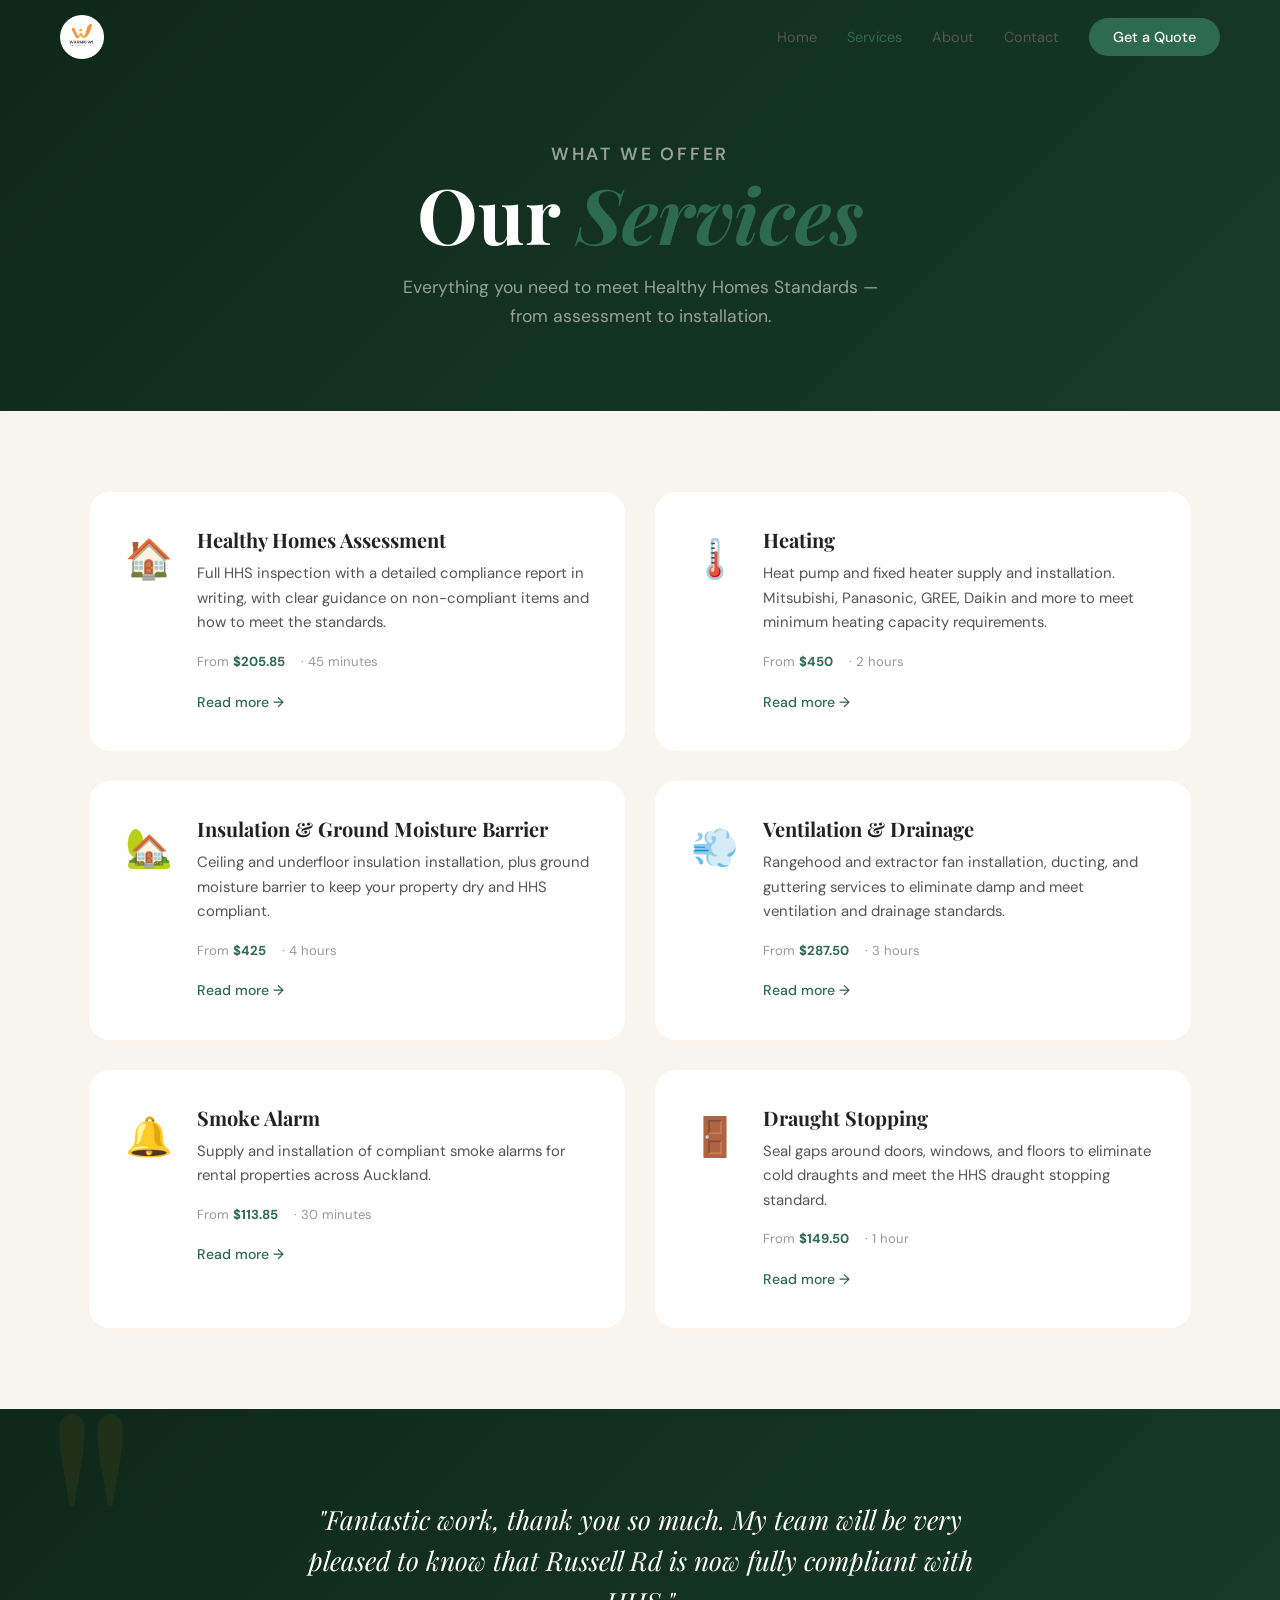
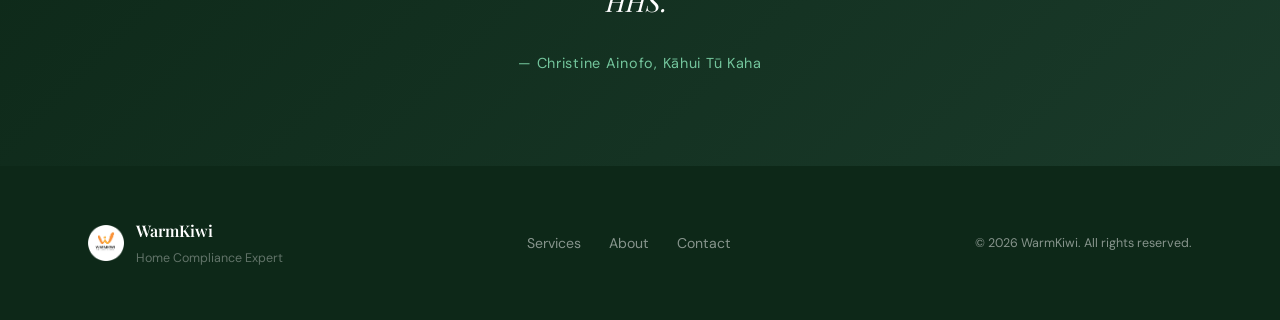
==== commit bfc27e9a: "Add files via upload" ====
--- a/services.html
+++ b/services.html
@@ -108,7 +108,7 @@
         <a href="index.html#about">About</a>
         <a href="index.html#contact">Contact</a>
       </div>
-      <p class="footer-copy">© 2024 WarmKiwi. All rights reserved.</p>
+      <p class="footer-copy">© 2026 WarmKiwi. All rights reserved.</p>
     </div>
   </footer>
   <script src="js/main.js"></script>
